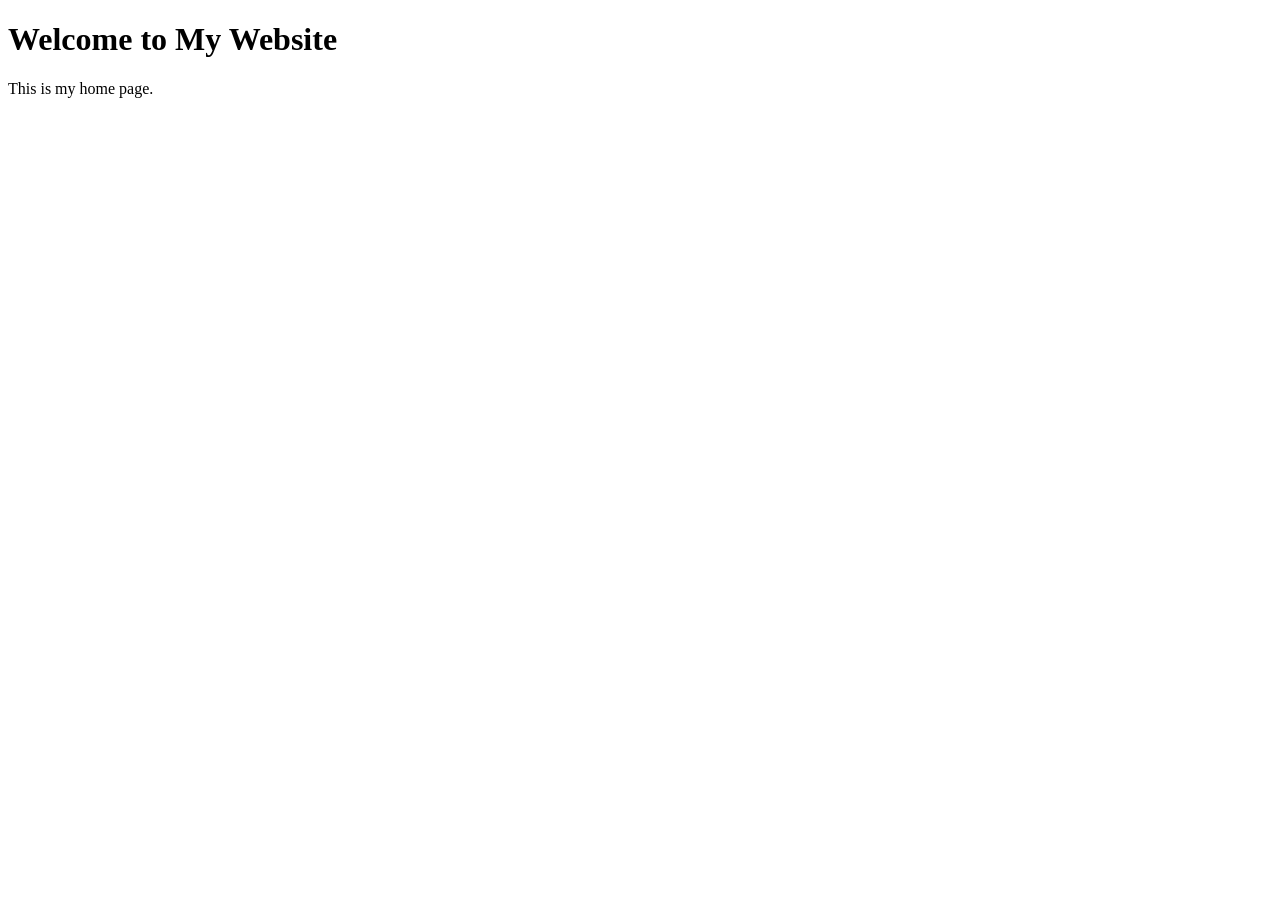
==== index.html @ 402644df "index pagina" ====
<!DOCTYPE html>
<html lang="en">
<head>
  <meta charset="UTF-8" />
  <meta name="viewport" content="width=device-width, initial-scale=1.0" />
  <title>Home</title>
</head>
<body>
  <h1>Welcome to My Website</h1>
  <p>This is my home page.</p>
</body>
</html>
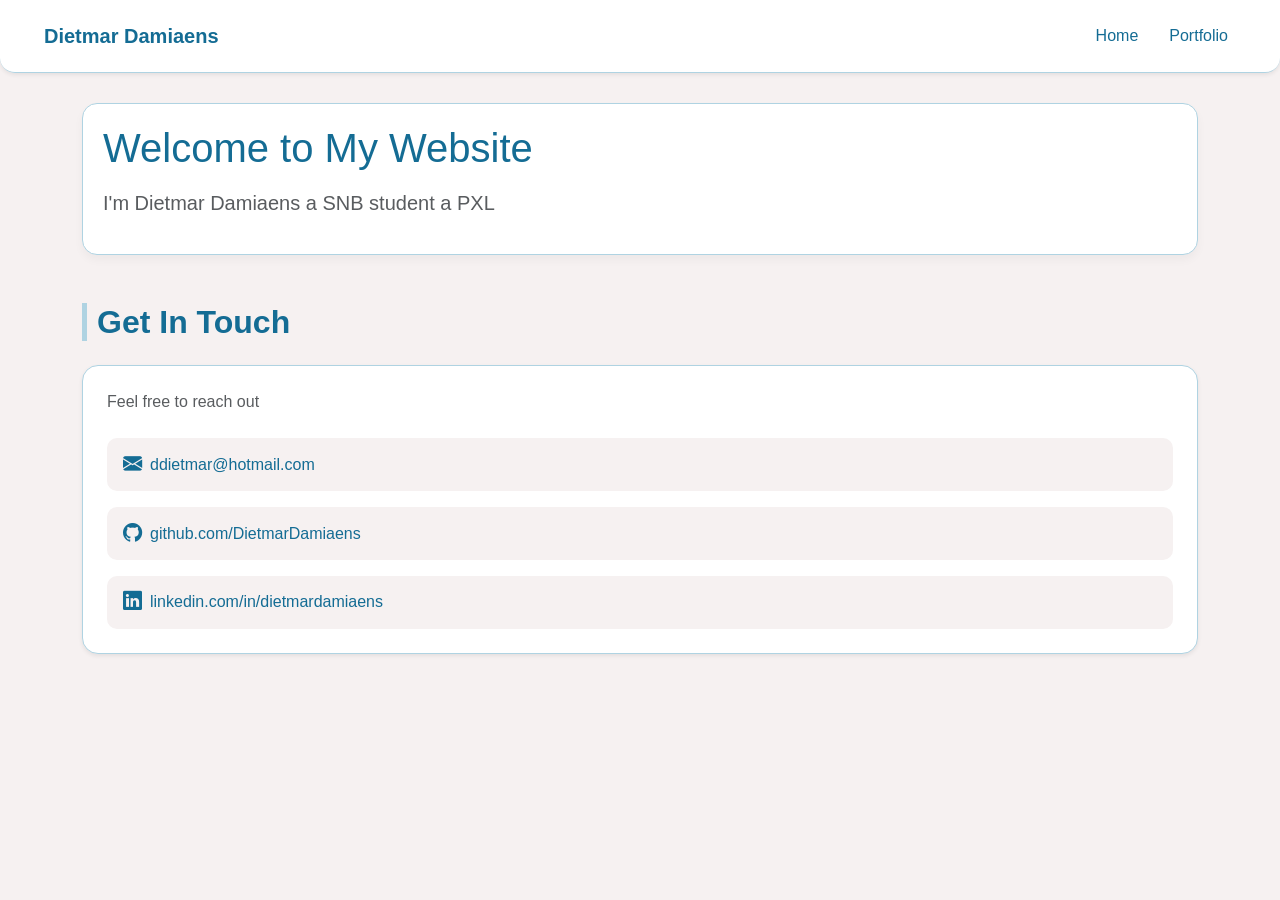
==== commit 107784d2: "website update" ====
--- a/index.html
+++ b/index.html
@@ -4,9 +4,79 @@
   <meta charset="UTF-8" />
   <meta name="viewport" content="width=device-width, initial-scale=1.0" />
   <title>Home</title>
+  <link
+    href="https://cdn.jsdelivr.net/npm/bootstrap@5.3.3/dist/css/bootstrap.min.css"
+    rel="stylesheet"
+  />
+  <link
+  rel="stylesheet"
+  href="https://cdn.jsdelivr.net/npm/bootstrap-icons@1.10.5/font/bootstrap-icons.css"
+    />
+  <link rel="stylesheet" href="css/style.css" />
 </head>
 <body>
-  <h1>Welcome to My Website</h1>
-  <p>This is my home page.</p>
+    <nav class="navbar navbar-expand-lg custom-navbar shadow-sm">
+        <div class="container-fluid">
+          <a class="navbar-brand" href="index.html">Dietmar Damiaens</a>
+          <button
+            class="navbar-toggler"
+            type="button"
+            data-bs-toggle="collapse"
+            data-bs-target="#navbarNav"
+            aria-controls="navbarNav"
+            aria-expanded="false"
+            aria-label="Toggle navigation"
+          >
+            <span class="navbar-toggler-icon"></span>
+          </button>
+          <div class="collapse navbar-collapse" id="navbarNav">
+            <ul class="navbar-nav ms-auto">
+              <li class="nav-item">
+                <a class="nav-link" href="index.html">Home</a>
+              </li>
+              <li class="nav-item">
+                <a class="nav-link" href="portfolio.html">Portfolio</a>
+              </li>
+            </ul>
+          </div>
+        </div>
+      </nav>
+    
+      <!-- Page Content -->
+      <div class="container welcome-section">
+        <div class="custom-card">
+          <h1 class="mb-3">Welcome to My Website</h1>
+          <p class="lead text-muted">
+            I'm Dietmar Damiaens a SNB student a PXL
+          </p>
+        </div>
+      </div>
+
+      </div>
+      <section class="contact-section py-5">
+        <div class="container">
+          <h2 class="section-title mb-4">Get In Touch</h2>
+          <div class="card shadow-sm rounded-4 p-4 contact-card">
+            <p class="mb-4 text-muted">
+              Feel free to reach out
+            </p>
+            <div class="contact-link mb-3">
+              <i class="bi bi-envelope-fill me-2"></i>
+              <span>ddietmar@hotmail.com</span>
+            </div>
+            <div class="contact-link mb-3">
+              <i class="bi bi-github me-2"></i>
+              <a href="https://github.com/DietmarDamiaens" target="_blank">github.com/DietmarDamiaens</a>
+            </div>
+            <div class="contact-link">
+              <i class="bi bi-linkedin me-2"></i>
+              <a href="https://linkedin.com/in/dietmardamiaens" target="_blank">linkedin.com/in/dietmardamiaens</a>
+            </div>
+          </div>
+        </div>
+      </section>
+      
+      <!-- Bootstrap JS (needed for responsive navbar toggle) -->
+      <script src="https://cdn.jsdelivr.net/npm/bootstrap@5.3.3/dist/js/bootstrap.bundle.min.js"></script>
 </body>
 </html>
--- a/css/style.css
+++ b/css/style.css
@@ -0,0 +1,90 @@
+/* Base page background and font */
+body {
+    background-color: #F6F1F1;
+    font-family: 'Segoe UI', Tahoma, Geneva, Verdana, sans-serif;
+    color: #333;
+    margin: 0;
+    padding: 0;
+  }
+  
+  /* Section title style */
+  .section-title {
+    font-weight: 700;
+    color: #146C94;
+    border-left: 5px solid #AFD3E2;
+    padding-left: 10px;
+  }
+  
+  /* Contact card and similar card sections */
+  .contact-card,
+  .custom-card {
+    background-color: #ffffff;
+    border: 1px solid #AFD3E2;
+    border-radius: 15px;
+    padding: 20px;
+    box-shadow: 0 5px 10px rgba(0, 0, 0, 0.04);
+  }
+  
+  /* Links in contact */
+  .contact-link {
+    background-color: #F6F1F1;
+    border-radius: 10px;
+    padding: 12px 16px;
+    color: #146C94;
+    font-weight: 500;
+    display: flex;
+    align-items: center;
+  }
+  
+  .contact-link a {
+    color: #146C94;
+    text-decoration: none;
+  }
+  
+  .contact-link a:hover {
+    color: #19A7CE;
+    text-decoration: underline;
+  }
+  
+  .contact-link i {
+    font-size: 1.2rem;
+    margin-right: 8px;
+  }
+  
+  /* General heading styles */
+  h1, h2 {
+    color: #146C94;
+  }
+  
+  /* Custom card section for the homepage */
+  .welcome-section {
+    margin-top: 30px;
+  }
+  
+  /* Custom navbar styling */
+  .custom-navbar {
+    background-color: #ffffff;
+    padding: 1rem 2rem;
+    border-bottom: 1px solid #AFD3E2;
+    border-radius: 0 0 15px 15px;
+  }
+  
+  .custom-navbar .navbar-brand {
+    font-weight: 600;
+    color: #146C94;
+  }
+  
+  .custom-navbar .navbar-brand:hover {
+    color: #19A7CE;
+  }
+  
+  .custom-navbar .nav-link {
+    color: #146C94;
+    font-weight: 500;
+    margin-left: 15px;
+  }
+  
+  .custom-navbar .nav-link:hover {
+    color: #19A7CE;
+  }
+  
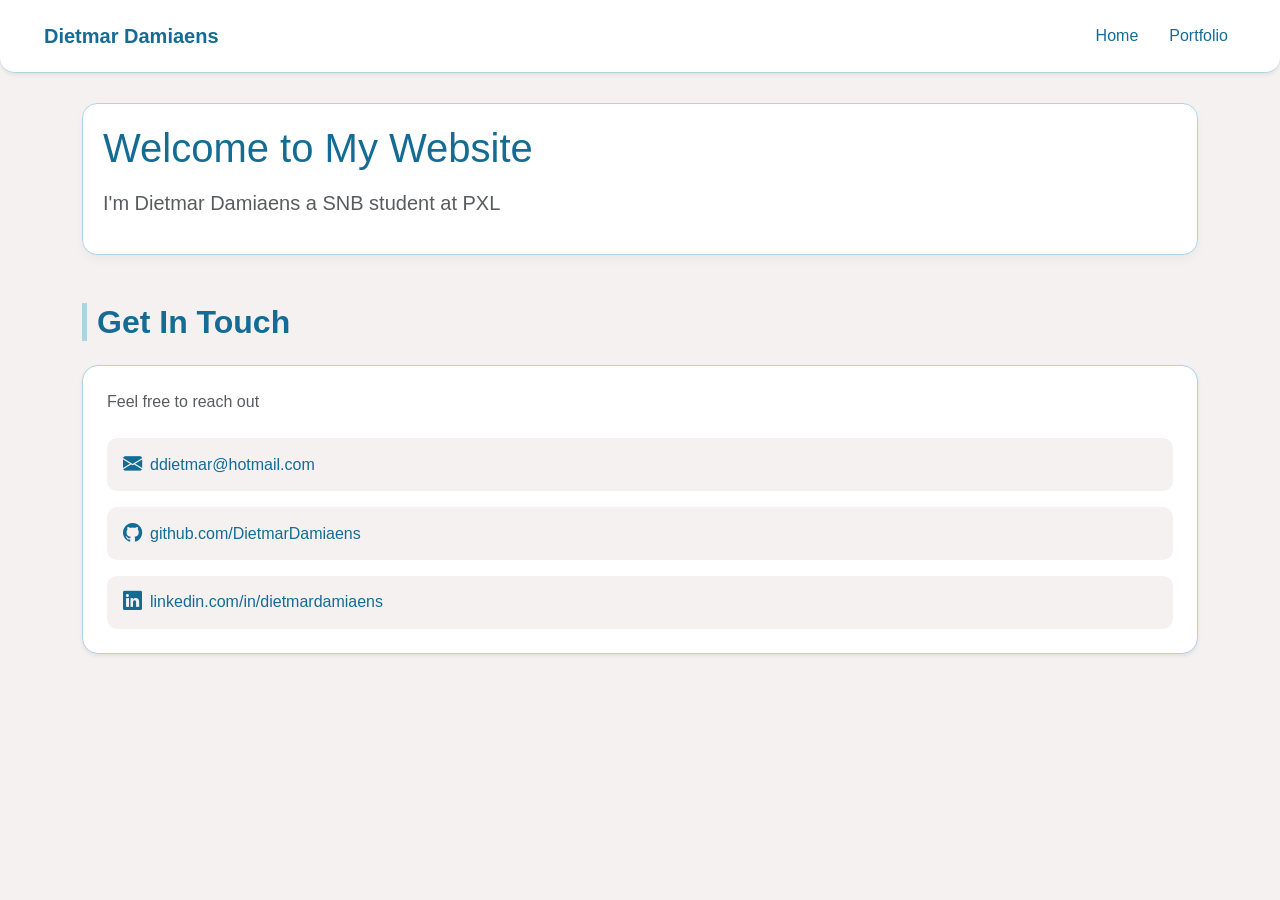
==== commit 77085c51: "Update index.html" ====
--- a/index.html
+++ b/index.html
@@ -47,7 +47,7 @@
         <div class="custom-card">
           <h1 class="mb-3">Welcome to My Website</h1>
           <p class="lead text-muted">
-            I'm Dietmar Damiaens a SNB student a PXL
+            I'm Dietmar Damiaens a SNB student at PXL
           </p>
         </div>
       </div>
@@ -79,4 +79,4 @@
       <!-- Bootstrap JS (needed for responsive navbar toggle) -->
       <script src="https://cdn.jsdelivr.net/npm/bootstrap@5.3.3/dist/js/bootstrap.bundle.min.js"></script>
 </body>
-</html>+</html>
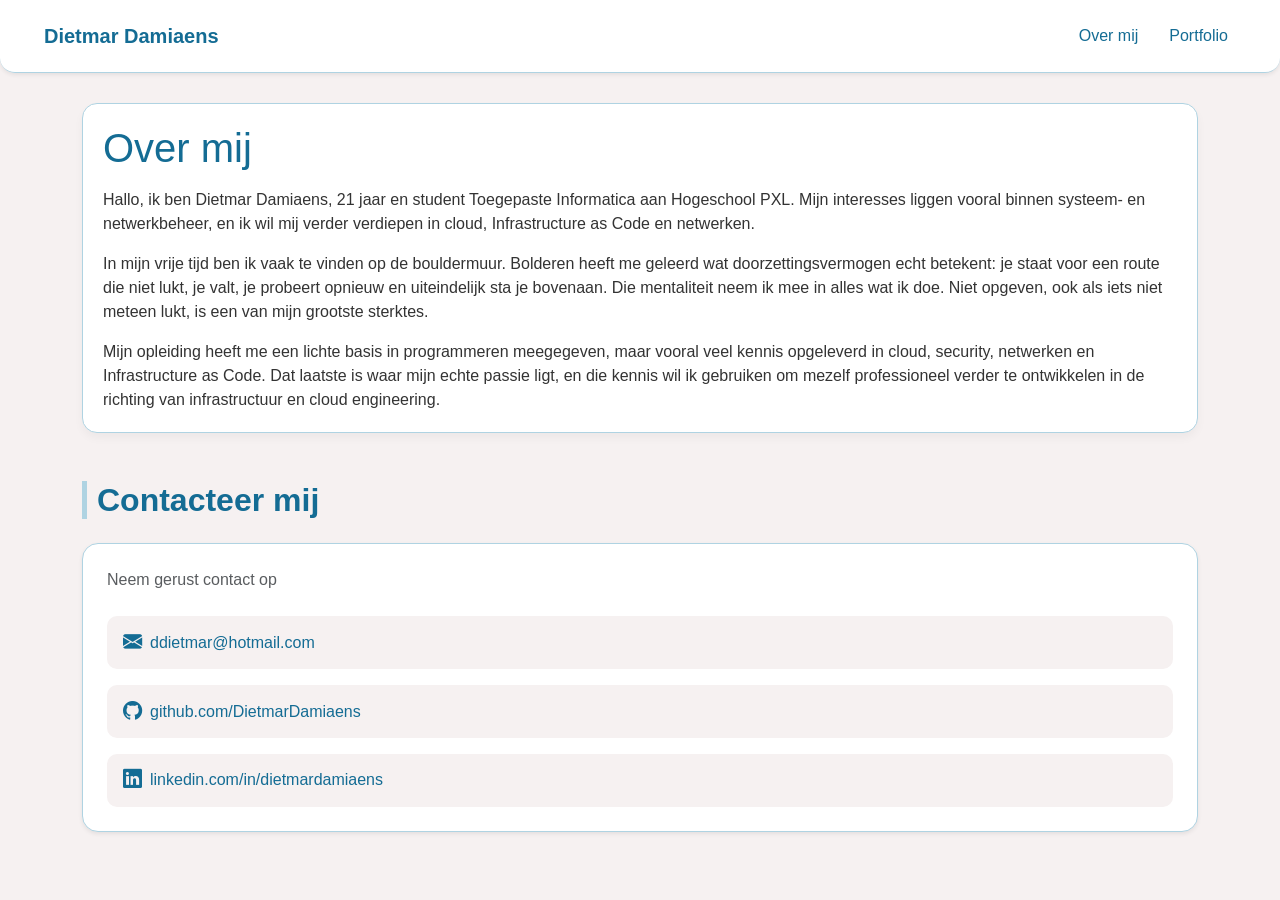
==== commit 5c15acd1: "update website" ====
--- a/index.html
+++ b/index.html
@@ -1,5 +1,5 @@
 <!DOCTYPE html>
-<html lang="en">
+<html lang="nl">
 <head>
   <meta charset="UTF-8" />
   <meta name="viewport" content="width=device-width, initial-scale=1.0" />
@@ -32,7 +32,7 @@
           <div class="collapse navbar-collapse" id="navbarNav">
             <ul class="navbar-nav ms-auto">
               <li class="nav-item">
-                <a class="nav-link" href="index.html">Home</a>
+                <a class="nav-link" href="index.html">Over mij</a>
               </li>
               <li class="nav-item">
                 <a class="nav-link" href="portfolio.html">Portfolio</a>
@@ -42,12 +42,18 @@
         </div>
       </nav>
     
-      <!-- Page Content -->
+      <!-- Pagina-inhoud -->
       <div class="container welcome-section">
         <div class="custom-card">
-          <h1 class="mb-3">Welcome to My Website</h1>
-          <p class="lead text-muted">
-            I'm Dietmar Damiaens a SNB student at PXL
+          <h1 class="mb-3">Over mij</h1>
+          <p>
+            Hallo, ik ben Dietmar Damiaens, 21 jaar en student Toegepaste Informatica aan Hogeschool PXL. Mijn interesses liggen vooral binnen systeem- en netwerkbeheer, en ik wil mij verder verdiepen in cloud, Infrastructure as Code en netwerken.
+          </p>
+          <p>
+            In mijn vrije tijd ben ik vaak te vinden op de bouldermuur. Bolderen heeft me geleerd wat doorzettingsvermogen echt betekent: je staat voor een route die niet lukt, je valt, je probeert opnieuw en uiteindelijk sta je bovenaan. Die mentaliteit neem ik mee in alles wat ik doe. Niet opgeven, ook als iets niet meteen lukt, is een van mijn grootste sterktes.
+          </p>
+          <p class="mb-0">
+            Mijn opleiding heeft me een lichte basis in programmeren meegegeven, maar vooral veel kennis opgeleverd in cloud, security, netwerken en Infrastructure as Code. Dat laatste is waar mijn echte passie ligt, en die kennis wil ik gebruiken om mezelf professioneel verder te ontwikkelen in de richting van infrastructuur en cloud engineering.
           </p>
         </div>
       </div>
@@ -55,10 +61,10 @@
       </div>
       <section class="contact-section py-5">
         <div class="container">
-          <h2 class="section-title mb-4">Get In Touch</h2>
+          <h2 class="section-title mb-4">Contacteer mij</h2>
           <div class="card shadow-sm rounded-4 p-4 contact-card">
             <p class="mb-4 text-muted">
-              Feel free to reach out
+              Neem gerust contact op
             </p>
             <div class="contact-link mb-3">
               <i class="bi bi-envelope-fill me-2"></i>
--- a/css/style.css
+++ b/css/style.css
@@ -55,6 +55,37 @@
   h1, h2 {
     color: #146C94;
   }
+
+  /* Seminar cards: equal height blocks */
+  .seminar-card {
+    height: 256px;
+    display: flex;
+    flex-direction: column;
+  }
+
+  .seminar-card > .row {
+    flex: 1;
+    min-height: 0;
+  }
+
+  /* Center the image within its column */
+  .seminar-card .col-md-4 {
+    display: flex;
+    align-items: center;
+    justify-content: center;
+    overflow: hidden;
+  }
+
+  /* Seminar images: shrink to fit without cropping */
+  .seminar-img {
+    max-width: 100%;
+    max-height: 100%;
+    width: auto;
+    height: auto;
+    object-fit: contain;
+    border-radius: 10px;
+    display: block;
+  }
   
   /* Custom card section for the homepage */
   .welcome-section {
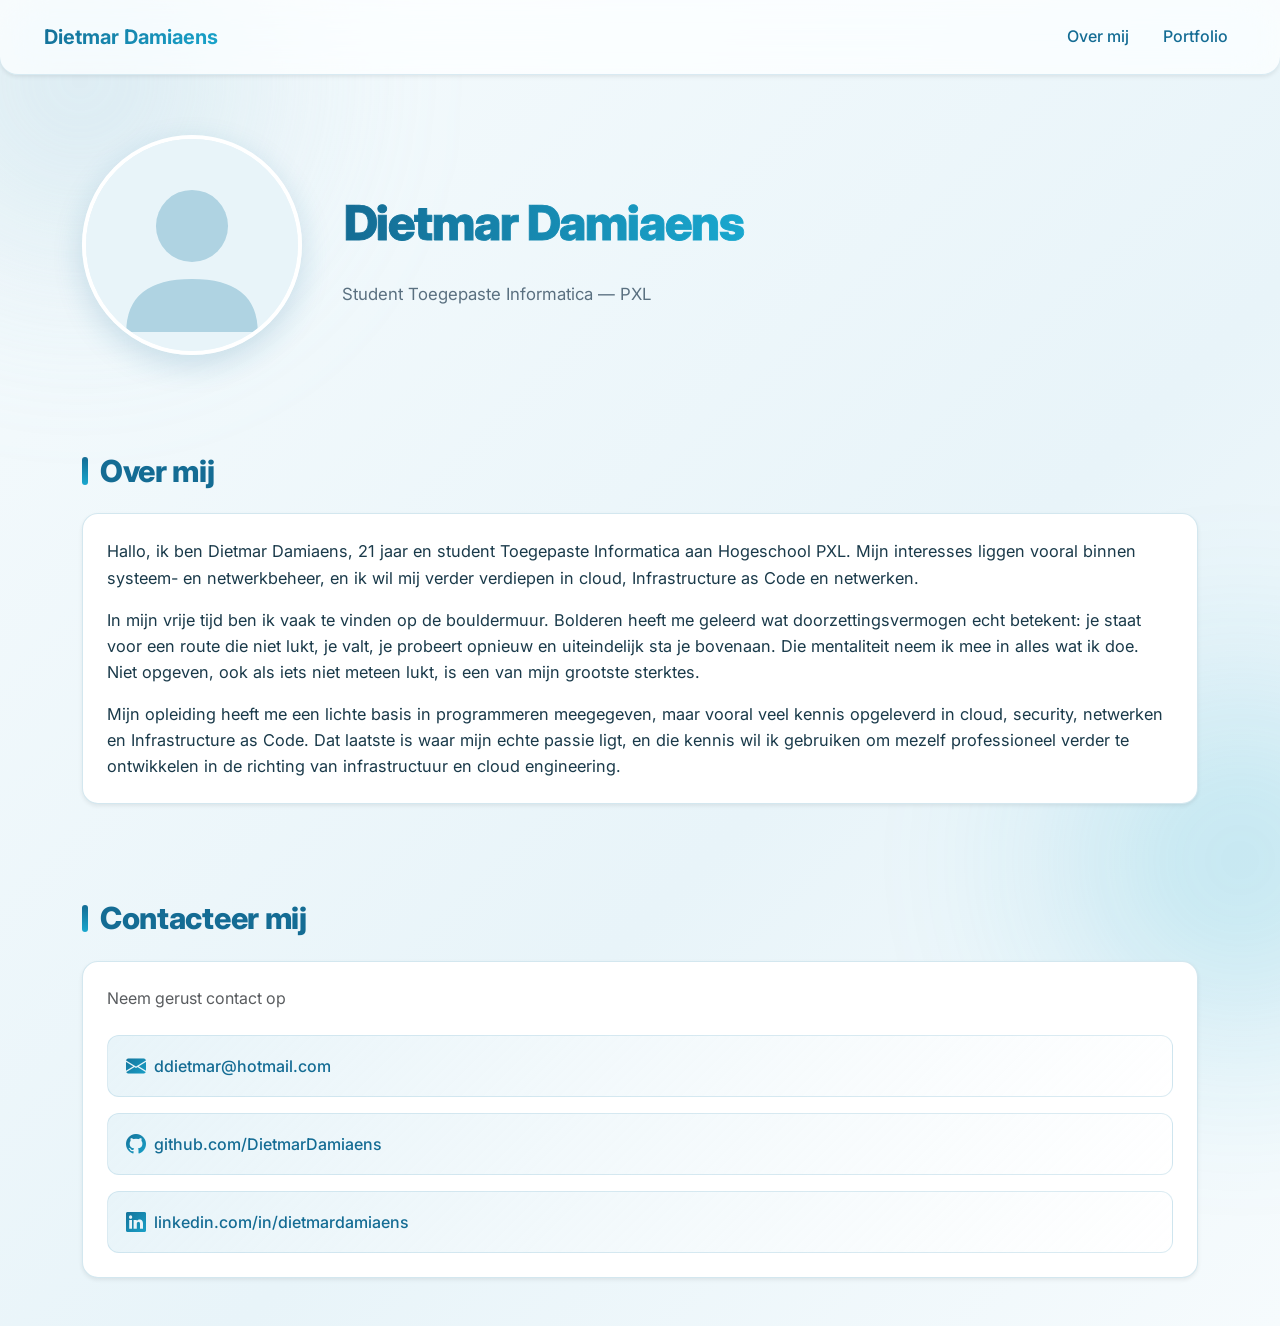
==== commit 976c7841: "opmaak update" ====
--- a/index.html
+++ b/index.html
@@ -42,23 +42,48 @@
         </div>
       </nav>
     
-      <!-- Pagina-inhoud -->
-      <div class="container welcome-section">
-        <div class="custom-card">
-          <h1 class="mb-3">Over mij</h1>
-          <p>
-            Hallo, ik ben Dietmar Damiaens, 21 jaar en student Toegepaste Informatica aan Hogeschool PXL. Mijn interesses liggen vooral binnen systeem- en netwerkbeheer, en ik wil mij verder verdiepen in cloud, Infrastructure as Code en netwerken.
-          </p>
-          <p>
-            In mijn vrije tijd ben ik vaak te vinden op de bouldermuur. Bolderen heeft me geleerd wat doorzettingsvermogen echt betekent: je staat voor een route die niet lukt, je valt, je probeert opnieuw en uiteindelijk sta je bovenaan. Die mentaliteit neem ik mee in alles wat ik doe. Niet opgeven, ook als iets niet meteen lukt, is een van mijn grootste sterktes.
-          </p>
-          <p class="mb-0">
-            Mijn opleiding heeft me een lichte basis in programmeren meegegeven, maar vooral veel kennis opgeleverd in cloud, security, netwerken en Infrastructure as Code. Dat laatste is waar mijn echte passie ligt, en die kennis wil ik gebruiken om mezelf professioneel verder te ontwikkelen in de richting van infrastructuur en cloud engineering.
-          </p>
+      <!-- Hero / intro -->
+      <div class="container hero-section">
+        <div class="hero-content">
+          <div class="hero-photo">
+            <!-- Vervang src door images/profile.jpg (of een andere foto) zodra je er een hebt -->
+            <img alt="Dietmar Damiaens"
+                 src="data:image/svg+xml;utf8,%3Csvg xmlns='http://www.w3.org/2000/svg' viewBox='0 0 200 200'%3E%3Crect width='200' height='200' fill='%23E8F4F9'/%3E%3Ccircle cx='100' cy='82' r='34' fill='%23AFD3E2'/%3E%3Cpath d='M 38 182 Q 38 132 100 132 Q 162 132 162 182 Z' fill='%23AFD3E2'/%3E%3C/svg%3E" />
+          </div>
+          <div class="hero-name-wrap">
+            <svg class="hero-name-svg" viewBox="0 0 800 120" preserveAspectRatio="xMidYMid meet" aria-label="Dietmar Damiaens">
+              <defs>
+                <linearGradient id="nameGrad" x1="0%" y1="0%" x2="100%" y2="0%">
+                  <stop offset="0%" stop-color="#146C94"/>
+                  <stop offset="100%" stop-color="#19A7CE"/>
+                </linearGradient>
+              </defs>
+              <text x="2" y="50%" text-anchor="start" dominant-baseline="middle" class="hero-name-text hero-name-stroke">Dietmar Damiaens</text>
+              <text x="2" y="50%" text-anchor="start" dominant-baseline="middle" class="hero-name-text hero-name-fill">Dietmar Damiaens</text>
+            </svg>
+            <p class="hero-tagline">Student Toegepaste Informatica &mdash; PXL</p>
+          </div>
         </div>
       </div>
 
-      </div>
+      <!-- Pagina-inhoud -->
+      <section class="welcome-section py-5">
+        <div class="container">
+          <h2 class="section-title mb-4">Over mij</h2>
+          <div class="card shadow-sm rounded-4 p-4 custom-card">
+            <p>
+              Hallo, ik ben Dietmar Damiaens, 21 jaar en student Toegepaste Informatica aan Hogeschool PXL. Mijn interesses liggen vooral binnen systeem- en netwerkbeheer, en ik wil mij verder verdiepen in cloud, Infrastructure as Code en netwerken.
+            </p>
+            <p>
+              In mijn vrije tijd ben ik vaak te vinden op de bouldermuur. Bolderen heeft me geleerd wat doorzettingsvermogen echt betekent: je staat voor een route die niet lukt, je valt, je probeert opnieuw en uiteindelijk sta je bovenaan. Die mentaliteit neem ik mee in alles wat ik doe. Niet opgeven, ook als iets niet meteen lukt, is een van mijn grootste sterktes.
+            </p>
+            <p class="mb-0">
+              Mijn opleiding heeft me een lichte basis in programmeren meegegeven, maar vooral veel kennis opgeleverd in cloud, security, netwerken en Infrastructure as Code. Dat laatste is waar mijn echte passie ligt, en die kennis wil ik gebruiken om mezelf professioneel verder te ontwikkelen in de richting van infrastructuur en cloud engineering.
+            </p>
+          </div>
+        </div>
+      </section>
+
       <section class="contact-section py-5">
         <div class="container">
           <h2 class="section-title mb-4">Contacteer mij</h2>
--- a/css/style.css
+++ b/css/style.css
@@ -1,121 +1,403 @@
-/* Base page background and font */
+/* ----- Modern theme: white & light-blue with glassmorphism + subtle animations ----- */
+@import url('https://fonts.googleapis.com/css2?family=Inter:wght@400;500;600;700;800&display=swap');
+
+:root {
+  --primary-blue: #146C94;
+  --accent-blue: #19A7CE;
+  --light-blue: #AFD3E2;
+  --soft-blue: #E8F4F9;
+  --bg-base: #F6FBFD;
+  --white: #ffffff;
+  --text: #1a3a4a;
+  --text-muted: #5a7080;
+  --shadow-sm: 0 4px 20px rgba(20, 108, 148, 0.06);
+  --shadow-md: 0 8px 32px rgba(20, 108, 148, 0.10);
+  --shadow-lg: 0 16px 45px rgba(20, 108, 148, 0.18);
+}
+
+* { box-sizing: border-box; }
+
 body {
-    background-color: #F6F1F1;
-    font-family: 'Segoe UI', Tahoma, Geneva, Verdana, sans-serif;
-    color: #333;
-    margin: 0;
-    padding: 0;
+  background: linear-gradient(135deg, #F6FBFD 0%, #E8F4F9 60%, #F6FBFD 100%);
+  font-family: 'Inter', 'Segoe UI', Tahoma, Geneva, Verdana, sans-serif;
+  color: var(--text);
+  margin: 0;
+  padding: 0;
+  min-height: 100vh;
+  position: relative;
+  overflow-x: hidden;
+  line-height: 1.6;
+}
+
+/* Animated background blobs */
+body::before,
+body::after {
+  content: '';
+  position: fixed;
+  width: 520px;
+  height: 520px;
+  border-radius: 50%;
+  filter: blur(90px);
+  z-index: -1;
+  pointer-events: none;
+  animation: float 22s ease-in-out infinite;
+}
+
+body::before {
+  background: radial-gradient(circle, var(--light-blue), transparent 70%);
+  top: -180px;
+  left: -180px;
+  opacity: 0.55;
+}
+
+body::after {
+  background: radial-gradient(circle, var(--accent-blue), transparent 70%);
+  bottom: -220px;
+  right: -220px;
+  opacity: 0.30;
+  animation-delay: -11s;
+}
+
+@keyframes float {
+  0%, 100% { transform: translate(0, 0) scale(1); }
+  33%      { transform: translate(60px, -40px) scale(1.1); }
+  66%      { transform: translate(-40px, 50px) scale(0.95); }
+}
+
+/* ----- Navbar (glass) ----- */
+.custom-navbar {
+  background: rgba(255, 255, 255, 0.72);
+  backdrop-filter: blur(20px) saturate(160%);
+  -webkit-backdrop-filter: blur(20px) saturate(160%);
+  padding: 1rem 2rem;
+  border-bottom: 1px solid rgba(175, 211, 226, 0.45);
+  border-radius: 0 0 18px 18px;
+  position: sticky;
+  top: 0;
+  z-index: 100;
+  box-shadow: var(--shadow-sm);
+}
+
+.custom-navbar .navbar-brand {
+  font-weight: 700;
+  font-size: 1.25rem;
+  background: linear-gradient(135deg, var(--primary-blue), var(--accent-blue));
+  -webkit-background-clip: text;
+  background-clip: text;
+  -webkit-text-fill-color: transparent;
+  transition: transform 0.3s ease;
+}
+
+.custom-navbar .navbar-brand:hover { transform: scale(1.04); }
+
+.custom-navbar .nav-link {
+  color: var(--primary-blue);
+  font-weight: 500;
+  margin-left: 18px;
+  position: relative;
+  transition: color 0.3s ease;
+}
+
+.custom-navbar .nav-link::after {
+  content: '';
+  position: absolute;
+  bottom: 2px;
+  left: 50%;
+  width: 0;
+  height: 2px;
+  background: linear-gradient(90deg, var(--primary-blue), var(--accent-blue));
+  transition: width 0.35s ease;
+  transform: translateX(-50%);
+  border-radius: 2px;
+}
+
+.custom-navbar .nav-link:hover { color: var(--accent-blue); }
+.custom-navbar .nav-link:hover::after { width: 75%; }
+
+/* ----- Headings ----- */
+h1, h2 {
+  color: var(--primary-blue);
+  font-weight: 700;
+  letter-spacing: -0.01em;
+}
+
+.welcome-section h1 {
+  font-size: 2.6rem;
+  font-weight: 800;
+  background: linear-gradient(135deg, var(--primary-blue) 0%, var(--accent-blue) 100%);
+  -webkit-background-clip: text;
+  background-clip: text;
+  -webkit-text-fill-color: transparent;
+  margin-bottom: 1.2rem !important;
+}
+
+/* Section titles */
+.section-title {
+  font-weight: 800;
+  color: var(--primary-blue);
+  font-size: 1.9rem;
+  position: relative;
+  padding-left: 18px;
+  border-left: none;
+}
+
+.section-title::before {
+  content: '';
+  position: absolute;
+  left: 0;
+  top: 12%;
+  height: 76%;
+  width: 6px;
+  background: linear-gradient(180deg, var(--primary-blue), var(--accent-blue));
+  border-radius: 3px;
+}
+
+/* ----- Hero (intro: photo + animated name) ----- */
+.hero-section {
+  margin-top: 50px;
+  margin-bottom: 10px;
+  animation: fadeInUp 0.7s ease-out both;
+}
+
+.hero-content {
+  display: flex;
+  align-items: center;
+  gap: 40px;
+  padding: 10px 0;
+}
+
+.hero-photo {
+  flex-shrink: 0;
+  width: 220px;
+  height: 220px;
+  border-radius: 50%;
+  overflow: hidden;
+  border: 4px solid #ffffff;
+  box-shadow: 0 10px 30px rgba(20, 108, 148, 0.18);
+  position: relative;
+  animation: photoIn 0.8s cubic-bezier(0.175, 0.885, 0.32, 1.275) 0.3s both;
+}
+
+.hero-photo::after {
+  content: '';
+  position: absolute;
+  inset: -10px;
+  border-radius: 50%;
+  border: 2px solid var(--accent-blue);
+  opacity: 0.45;
+  animation: pulseRing 2.6s ease-in-out infinite;
+  pointer-events: none;
+}
+
+.hero-photo img {
+  width: 100%;
+  height: 100%;
+  object-fit: cover;
+  display: block;
+}
+
+@keyframes photoIn {
+  from { opacity: 0; transform: scale(0.6); }
+  to   { opacity: 1; transform: scale(1); }
+}
+
+@keyframes pulseRing {
+  0%, 100% { transform: scale(1);    opacity: 0.45; }
+  50%      { transform: scale(1.08); opacity: 0.10; }
+}
+
+.hero-name-wrap { flex: 1; min-width: 0; }
+
+.hero-name-svg {
+  width: 100%;
+  max-width: 600px;
+  height: auto;
+  display: block;
+  overflow: visible;
+}
+
+.hero-name-text {
+  font-family: 'Inter', 'Segoe UI', sans-serif;
+  font-size: 64px;
+  font-weight: 800;
+  letter-spacing: -1.5px;
+}
+
+/* Layer 1: traces the outline left-to-right */
+.hero-name-stroke {
+  fill: transparent;
+  stroke: url(#nameGrad);
+  stroke-width: 1.2;
+  stroke-dasharray: 1500;
+  stroke-dashoffset: 1500;
+  animation: drawName 1.8s ease forwards;
+}
+
+/* Layer 2: filled text wiped in from left to right on top of the outline */
+.hero-name-fill {
+  fill: url(#nameGrad);
+  stroke: none;
+  -webkit-clip-path: inset(0 100% 0 0);
+          clip-path: inset(0 100% 0 0);
+  animation: wipeFill 1.2s cubic-bezier(0.65, 0, 0.35, 1) 0.8s forwards;
+}
+
+@keyframes drawName {
+  to { stroke-dashoffset: 0; }
+}
+
+@keyframes wipeFill {
+  to {
+    -webkit-clip-path: inset(0 0 0 0);
+            clip-path: inset(0 0 0 0);
   }
-  
-  /* Section title style */
-  .section-title {
-    font-weight: 700;
-    color: #146C94;
-    border-left: 5px solid #AFD3E2;
-    padding-left: 10px;
+}
+
+.hero-tagline {
+  color: var(--text-muted);
+  font-size: 1.05rem;
+  margin: 0.5rem 0 0;
+  opacity: 0;
+  animation: fadeInUp 0.7s ease-out 0s forwards;
+}
+
+@media (max-width: 768px) {
+  .hero-content   { flex-direction: column; text-align: center; gap: 20px; }
+  .hero-photo     { width: 160px; height: 160px; }
+  .hero-name-text { font-size: 44px; }
+}
+
+/* ----- Cards (solid white + hover lift) ----- */
+.contact-card,
+.custom-card {
+  background: #ffffff;
+  border: 1px solid rgba(175, 211, 226, 0.55);
+  border-radius: 20px;
+  padding: 28px;
+  box-shadow: var(--shadow-sm);
+  transition: transform 0.4s cubic-bezier(0.175, 0.885, 0.32, 1.275),
+              box-shadow 0.4s ease,
+              border-color 0.4s ease;
+  position: relative;
+  overflow: hidden;
+}
+
+.custom-card:hover {
+  transform: translateY(-6px);
+  box-shadow: var(--shadow-lg);
+  border-color: rgba(25, 167, 206, 0.6);
+}
+
+/* ----- Welcome / hero section ----- */
+.welcome-section {
+  margin-top: 40px;
+  animation: fadeInUp 0.8s ease-out both;
+}
+
+.welcome-section .custom-card p {
+  color: var(--text);
+  font-size: 1.02rem;
+}
+
+@keyframes fadeInUp {
+  from { opacity: 0; transform: translateY(30px); }
+  to   { opacity: 1; transform: translateY(0); }
+}
+
+/* ----- Contact section ----- */
+.contact-section {
+  animation: fadeInUp 0.8s ease-out 0.15s both;
+}
+
+.contact-link {
+  background: linear-gradient(135deg, var(--soft-blue) 0%, rgba(255, 255, 255, 0.6) 100%);
+  border: 1px solid rgba(175, 211, 226, 0.45);
+  border-radius: 12px;
+  padding: 14px 18px;
+  color: var(--primary-blue);
+  font-weight: 500;
+  display: flex;
+  align-items: center;
+  transition: transform 0.3s ease, box-shadow 0.3s ease, background 0.3s ease;
+}
+
+.contact-link:hover {
+  transform: translateX(6px);
+  background: linear-gradient(135deg, var(--light-blue) 0%, var(--soft-blue) 100%);
+  box-shadow: 0 6px 18px rgba(20, 108, 148, 0.15);
+}
+
+.contact-link a {
+  color: var(--primary-blue);
+  text-decoration: none;
+  transition: color 0.3s ease;
+}
+
+.contact-link:hover a { color: var(--accent-blue); }
+
+.contact-link i {
+  font-size: 1.25rem;
+  margin-right: 10px;
+  background: linear-gradient(135deg, var(--primary-blue), var(--accent-blue));
+  -webkit-background-clip: text;
+  background-clip: text;
+  -webkit-text-fill-color: transparent;
+}
+
+/* ----- Seminar cards ----- */
+.seminar-card {
+  height: 256px;
+  display: flex;
+  flex-direction: column;
+  animation: fadeInUp 0.6s ease-out both;
+}
+
+/* Stagger the seminar card entrance */
+section .seminar-card:nth-of-type(1) { animation-delay: 0.05s; }
+section .seminar-card:nth-of-type(2) { animation-delay: 0.10s; }
+section .seminar-card:nth-of-type(3) { animation-delay: 0.15s; }
+section .seminar-card:nth-of-type(4) { animation-delay: 0.20s; }
+section .seminar-card:nth-of-type(5) { animation-delay: 0.25s; }
+section .seminar-card:nth-of-type(6) { animation-delay: 0.30s; }
+
+.seminar-card > .row {
+  flex: 1;
+  min-height: 0;
+}
+
+.seminar-card .col-md-4 {
+  display: flex;
+  align-items: center;
+  justify-content: center;
+  overflow: hidden;
+}
+
+.seminar-img {
+  max-width: 100%;
+  max-height: 100%;
+  width: auto;
+  height: auto;
+  object-fit: contain;
+  border-radius: 12px;
+  display: block;
+  transition: transform 0.5s ease;
+}
+
+.seminar-card:hover .seminar-img { transform: scale(1.06); }
+
+/* ----- Reduce motion ----- */
+@media (prefers-reduced-motion: reduce) {
+  *, *::before, *::after {
+    animation-duration: 0.01ms !important;
+    animation-iteration-count: 1 !important;
+    transition-duration: 0.01ms !important;
   }
-  
-  /* Contact card and similar card sections */
-  .contact-card,
-  .custom-card {
-    background-color: #ffffff;
-    border: 1px solid #AFD3E2;
-    border-radius: 15px;
-    padding: 20px;
-    box-shadow: 0 5px 10px rgba(0, 0, 0, 0.04);
-  }
-  
-  /* Links in contact */
-  .contact-link {
-    background-color: #F6F1F1;
-    border-radius: 10px;
-    padding: 12px 16px;
-    color: #146C94;
-    font-weight: 500;
-    display: flex;
-    align-items: center;
-  }
-  
-  .contact-link a {
-    color: #146C94;
-    text-decoration: none;
-  }
-  
-  .contact-link a:hover {
-    color: #19A7CE;
-    text-decoration: underline;
-  }
-  
-  .contact-link i {
-    font-size: 1.2rem;
-    margin-right: 8px;
-  }
-  
-  /* General heading styles */
-  h1, h2 {
-    color: #146C94;
-  }
-
-  /* Seminar cards: equal height blocks */
-  .seminar-card {
-    height: 256px;
-    display: flex;
-    flex-direction: column;
-  }
-
-  .seminar-card > .row {
-    flex: 1;
-    min-height: 0;
-  }
-
-  /* Center the image within its column */
-  .seminar-card .col-md-4 {
-    display: flex;
-    align-items: center;
-    justify-content: center;
-    overflow: hidden;
-  }
-
-  /* Seminar images: shrink to fit without cropping */
-  .seminar-img {
-    max-width: 100%;
-    max-height: 100%;
-    width: auto;
-    height: auto;
-    object-fit: contain;
-    border-radius: 10px;
-    display: block;
-  }
-  
-  /* Custom card section for the homepage */
-  .welcome-section {
-    margin-top: 30px;
-  }
-  
-  /* Custom navbar styling */
-  .custom-navbar {
-    background-color: #ffffff;
-    padding: 1rem 2rem;
-    border-bottom: 1px solid #AFD3E2;
-    border-radius: 0 0 15px 15px;
-  }
-  
-  .custom-navbar .navbar-brand {
-    font-weight: 600;
-    color: #146C94;
-  }
-  
-  .custom-navbar .navbar-brand:hover {
-    color: #19A7CE;
-  }
-  
-  .custom-navbar .nav-link {
-    color: #146C94;
-    font-weight: 500;
-    margin-left: 15px;
-  }
-  
-  .custom-navbar .nav-link:hover {
-    color: #19A7CE;
-  }
-  +}
+
+/* ----- Responsive tweaks ----- */
+@media (max-width: 768px) {
+  .welcome-section h1 { font-size: 2rem; }
+  .section-title { font-size: 1.5rem; }
+  .seminar-card { height: auto; }
+  body::before, body::after { width: 320px; height: 320px; filter: blur(70px); }
+}
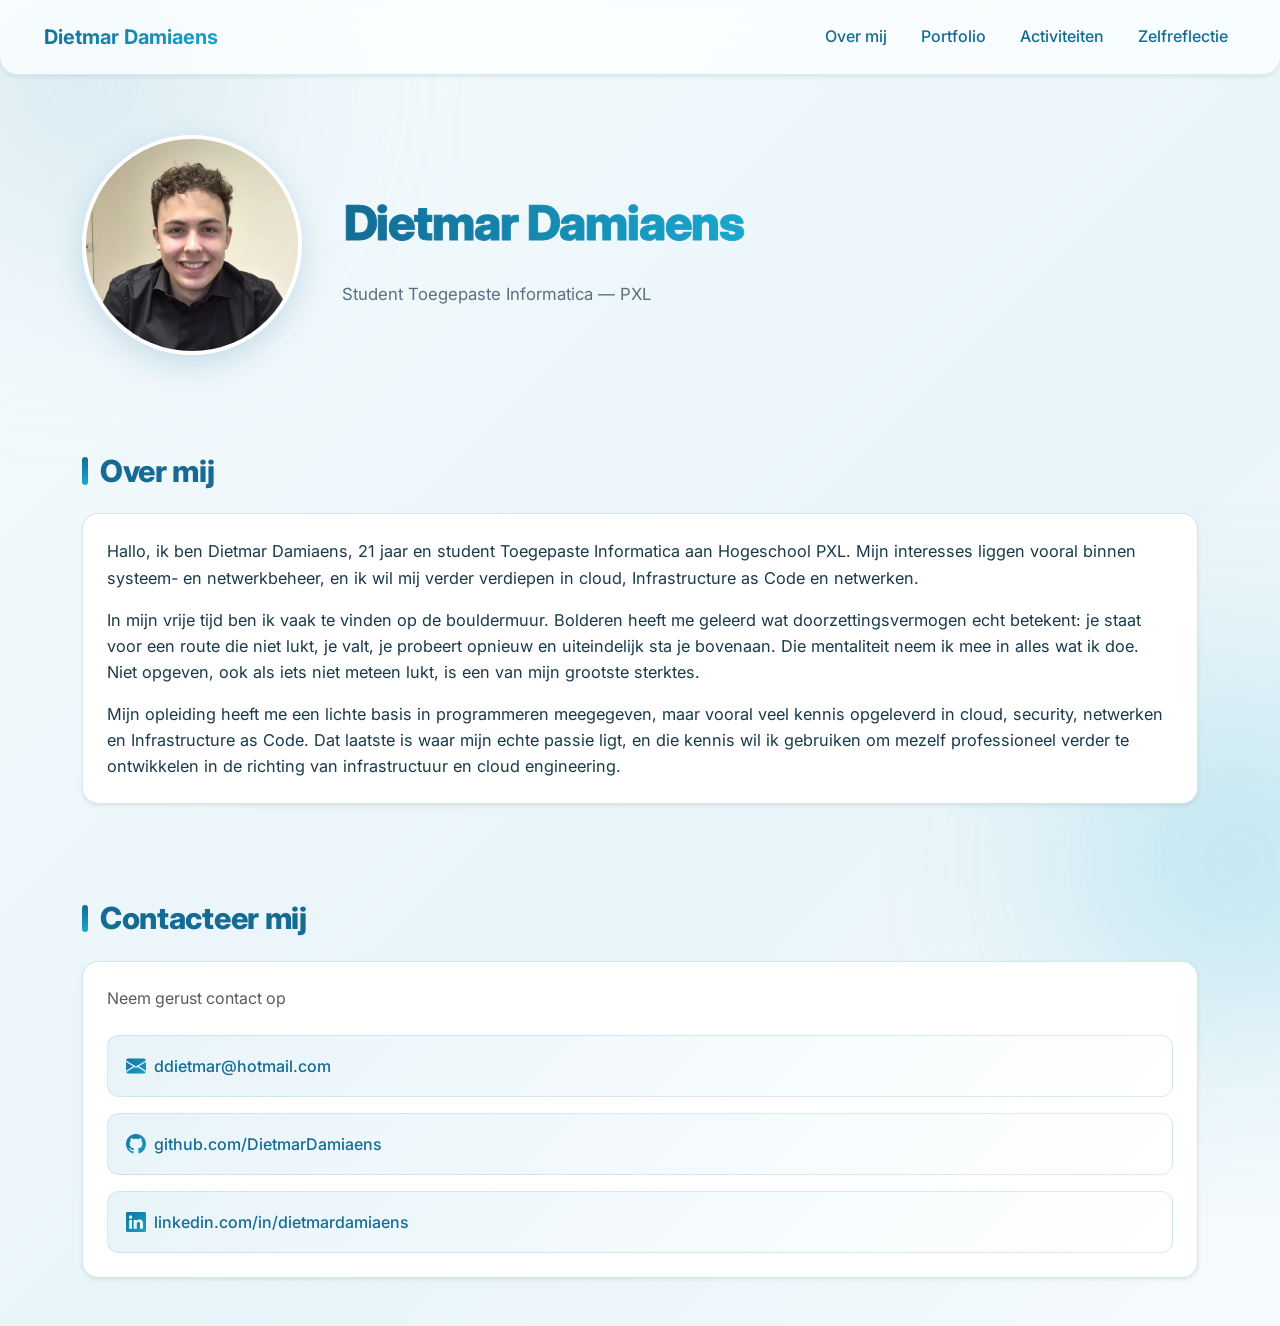
==== commit fed812b4: "update website" ====
--- a/index.html
+++ b/index.html
@@ -37,6 +37,12 @@
               <li class="nav-item">
                 <a class="nav-link" href="portfolio.html">Portfolio</a>
               </li>
+              <li class="nav-item">
+                <a class="nav-link" href="activiteiten.html">Activiteiten</a>
+              </li>
+              <li class="nav-item">
+                <a class="nav-link" href="zelfreflectie.html">Zelfreflectie</a>
+              </li>
             </ul>
           </div>
         </div>
@@ -46,9 +52,7 @@
       <div class="container hero-section">
         <div class="hero-content">
           <div class="hero-photo">
-            <!-- Vervang src door images/profile.jpg (of een andere foto) zodra je er een hebt -->
-            <img alt="Dietmar Damiaens"
-                 src="data:image/svg+xml;utf8,%3Csvg xmlns='http://www.w3.org/2000/svg' viewBox='0 0 200 200'%3E%3Crect width='200' height='200' fill='%23E8F4F9'/%3E%3Ccircle cx='100' cy='82' r='34' fill='%23AFD3E2'/%3E%3Cpath d='M 38 182 Q 38 132 100 132 Q 162 132 162 182 Z' fill='%23AFD3E2'/%3E%3C/svg%3E" />
+            <img alt="Dietmar Damiaens" src="images/selfie.jpg" />
           </div>
           <div class="hero-name-wrap">
             <svg class="hero-name-svg" viewBox="0 0 800 120" preserveAspectRatio="xMidYMid meet" aria-label="Dietmar Damiaens">
--- a/css/style.css
+++ b/css/style.css
@@ -385,6 +385,20 @@
 
 .seminar-card:hover .seminar-img { transform: scale(1.06); }
 
+/* ----- Activity images ----- */
+.activity-img {
+  width: 100%;
+  height: auto;
+  max-height: 280px;
+  object-fit: cover;
+  border-radius: 14px;
+  display: block;
+  box-shadow: 0 6px 20px rgba(20, 108, 148, 0.12);
+  transition: transform 0.5s ease;
+}
+
+.custom-card:hover .activity-img { transform: scale(1.03); }
+
 /* ----- Reduce motion ----- */
 @media (prefers-reduced-motion: reduce) {
   *, *::before, *::after {
